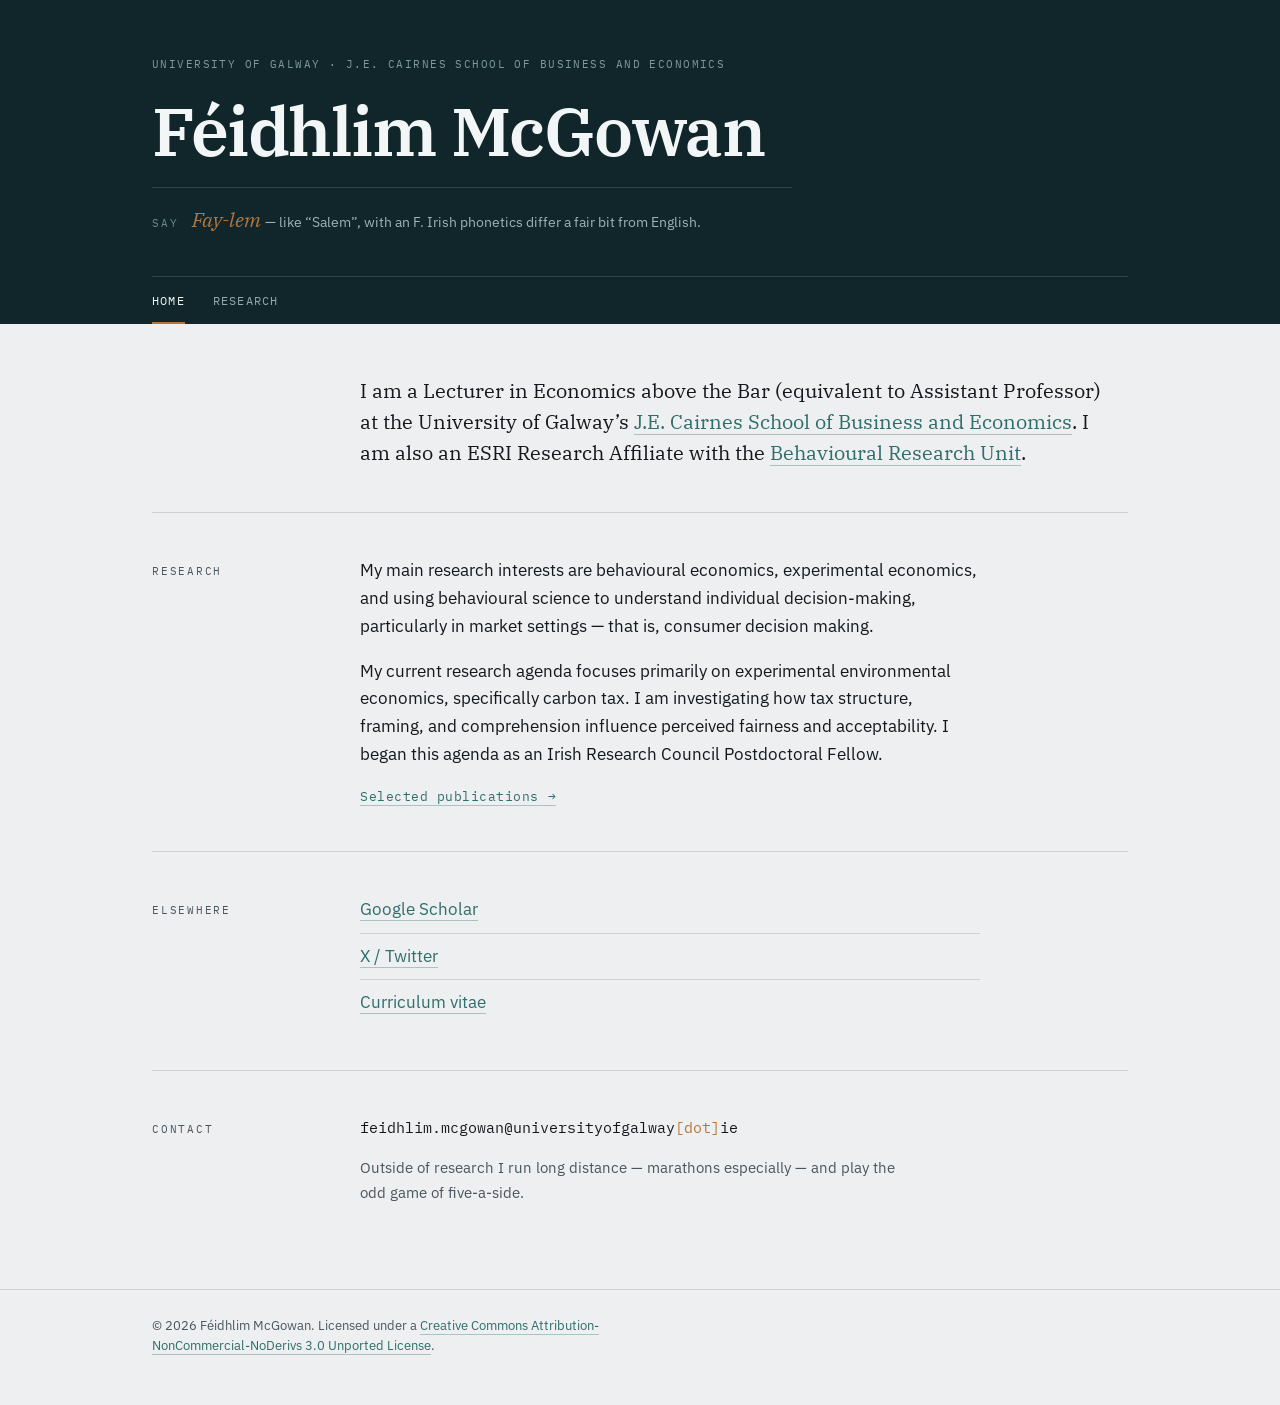
==== index.html @ b28275c6 "Add files via upload" ====
<!DOCTYPE html>
<html lang="en">
<head>
<meta charset="utf-8">
<meta name="viewport" content="width=device-width, initial-scale=1">
<title>Féidhlim McGowan</title>
<meta name="description" content="Féidhlim McGowan — Lecturer in Economics at the University of Galway. Behavioural and experimental economics.">
<link rel="preconnect" href="https://fonts.googleapis.com">
<link rel="preconnect" href="https://fonts.gstatic.com" crossorigin>
<link href="https://fonts.googleapis.com/css2?family=IBM+Plex+Mono:wght@400;500&family=IBM+Plex+Sans:wght@400;500&family=IBM+Plex+Serif:wght@400;500;600&display=swap" rel="stylesheet">
<link rel="stylesheet" href="style.css">
</head>
<body>

<header class="masthead">
  <div class="shell">
    <p class="eyebrow">University of Galway &middot; J.E. Cairnes School of Business and Economics</p>
    <h1 class="name">Féidhlim McGowan</h1>
    <dl class="pron">
      <dt>say</dt>
      <dd><span class="pron-key">Fay-lem</span> <span class="pron-note">— like &ldquo;Salem&rdquo;, with an F. Irish phonetics differ a fair bit from English.</span></dd>
    </dl>
    <nav class="nav" aria-label="Main">
      <a class="nav-link is-current" href="index.html" aria-current="page">Home</a>
      <a class="nav-link" href="research.html">Research</a>
    </nav>
  </div>
</header>

<main class="shell">

  <section class="row">
    <div class="row-side">
      <figure class="portrait">
        <img src="assets/portrait.jpg" alt="Féidhlim McGowan" onerror="this.closest('.portrait').remove()">
      </figure>
    </div>
    <div class="row-main">
      <p class="lede">I am a Lecturer in Economics above the Bar (equivalent to Assistant Professor) at the University of Galway&rsquo;s <a href="https://www.universityofgalway.ie/business-public-policy-law/cairnes/">J.E. Cairnes School of Business and Economics</a>. I am also an ESRI Research Affiliate with the <a href="https://www.esri.ie/bru">Behavioural Research Unit</a>.</p>
    </div>
  </section>

  <section class="row">
    <div class="row-side"><p class="label">Research</p></div>
    <div class="row-main">
      <p>My main research interests are behavioural economics, experimental economics, and using behavioural science to understand individual decision-making, particularly in market settings — that is, consumer decision making.</p>
      <p>My current research agenda focuses primarily on experimental environmental economics, specifically carbon tax. I am investigating how tax structure, framing, and comprehension influence perceived fairness and acceptability. I began this agenda as an Irish Research Council Postdoctoral Fellow.</p>
      <p class="more"><a href="research.html">Selected publications &rarr;</a></p>
    </div>
  </section>

  <section class="row">
    <div class="row-side"><p class="label">Elsewhere</p></div>
    <div class="row-main">
      <ul class="links">
        <li><a href="https://scholar.google.com/citations?user=2-0zZQ0AAAAJ&amp;hl=en">Google Scholar</a></li>
        <li><a href="https://twitter.com/fmcgowan__">X / Twitter</a></li>
        <li><a href="https://drive.google.com/file/d/1mFG8vTPg3kO5vVx-VU3ewMBa4Q5LKQzz/view?usp=sharing">Curriculum vitae</a></li>
      </ul>
    </div>
  </section>

  <section class="row">
    <div class="row-side"><p class="label">Contact</p></div>
    <div class="row-main">
      <p class="email">feidhlim.mcgowan@universityofgalway<span class="dot">[dot]</span>ie</p>
      <p class="aside">Outside of research I run long distance — marathons especially — and play the odd game of five-a-side.</p>
    </div>
  </section>

</main>

<footer class="footer">
  <div class="shell">
    <p>&copy; 2026 Féidhlim McGowan. Licensed under a <a href="http://creativecommons.org/licenses/by-nc-nd/3.0/deed.en_US">Creative Commons Attribution-NonCommercial-NoDerivs 3.0 Unported License</a>.</p>
  </div>
</footer>

</body>
</html>
---- style.css ----
:root {
  --paper: #edeff0;
  --deep: #10262b;
  --ink: #14181c;
  --slate: #4a565e;
  --sea: #2e6e6b;
  --ochre: #b4763a;
  --rule: #ccd2d5;
  --rule-dark: #2c4348;

  --serif: "IBM Plex Serif", Georgia, serif;
  --sans: "IBM Plex Sans", system-ui, sans-serif;
  --mono: "IBM Plex Mono", ui-monospace, monospace;
}

* { box-sizing: border-box; }

html { -webkit-text-size-adjust: 100%; }

body {
  margin: 0;
  background: var(--paper);
  color: var(--ink);
  font-family: var(--sans);
  font-size: 17px;
  line-height: 1.62;
}

.shell {
  width: 100%;
  max-width: 1040px;
  margin: 0 auto;
  padding: 0 32px;
}

a { color: var(--sea); text-decoration: none; border-bottom: 1px solid rgba(46,110,107,.35); }
a:hover { border-bottom-color: var(--sea); }
a:focus-visible { outline: 2px solid var(--ochre); outline-offset: 3px; border-radius: 2px; }

/* ---------- masthead ---------- */

.masthead {
  background: var(--deep);
  color: #e6ecec;
  padding: 56px 0 0;
}

.eyebrow {
  margin: 0 0 22px;
  font-family: var(--mono);
  font-size: 11px;
  letter-spacing: .13em;
  text-transform: uppercase;
  color: #7f9a9c;
}

.name {
  margin: 0;
  font-family: var(--serif);
  font-weight: 600;
  font-size: clamp(2.5rem, 7vw, 4.25rem);
  line-height: 1.02;
  letter-spacing: -.022em;
  color: #f2f6f6;
}

.name-link { color: inherit; border-bottom: 0; }
.name-link:hover { border-bottom: 0; color: #fff; }

/* signature element: the pronunciation key */
.pron {
  margin: 22px 0 0;
  display: flex;
  align-items: baseline;
  gap: 14px;
  flex-wrap: wrap;
  border-top: 1px solid var(--rule-dark);
  padding-top: 16px;
  max-width: 640px;
}

.pron dt {
  font-family: var(--mono);
  font-size: 11px;
  letter-spacing: .16em;
  text-transform: uppercase;
  color: #6d8a8d;
}

.pron dd { margin: 0; }

.pron-key {
  font-family: var(--serif);
  font-size: 1.22rem;
  color: var(--ochre);
  font-style: italic;
}

.pron-note {
  font-size: .88rem;
  color: #9db3b4;
}

.nav {
  display: flex;
  gap: 28px;
  margin-top: 40px;
  border-top: 1px solid var(--rule-dark);
  padding-top: 14px;
}

.nav-link {
  display: inline-block;
  padding-bottom: 12px;
  font-family: var(--mono);
  font-size: 12px;
  letter-spacing: .1em;
  text-transform: uppercase;
  color: #93aaac;
  border-bottom: 2px solid transparent;
}

.nav-link:hover { color: #dbe6e6; border-bottom-color: var(--rule-dark); }
.nav-link.is-current { color: #f2f6f6; border-bottom-color: var(--ochre); }

/* ---------- rows ---------- */

main.shell { padding-top: 8px; padding-bottom: 8px; }

.row {
  display: grid;
  grid-template-columns: 168px 1fr;
  gap: 40px;
  padding: 44px 0;
  border-bottom: 1px solid var(--rule);
}

.row:last-child { border-bottom: 0; }

.row-side { padding-top: 6px; }

.label {
  margin: 0;
  font-family: var(--mono);
  font-size: 11px;
  letter-spacing: .16em;
  text-transform: uppercase;
  color: var(--slate);
}

.row-main > :first-child { margin-top: 0; }
.row-main > :last-child { margin-bottom: 0; }
.row-main p { margin: 0 0 1.05em; max-width: 62ch; }

.lede {
  font-family: var(--serif);
  font-size: 1.24rem;
  line-height: 1.55;
}

.portrait { margin: 0; }
.portrait img {
  display: block;
  width: 100%;
  height: auto;
  filter: grayscale(1) contrast(1.04);
  border: 1px solid var(--rule);
}

.more { font-family: var(--mono); font-size: .82rem; letter-spacing: .04em; }

.links { list-style: none; margin: 0; padding: 0; }
.links li { padding: 9px 0; border-bottom: 1px solid var(--rule); max-width: 62ch; }
.links li:first-child { padding-top: 0; }
.links li:last-child { border-bottom: 0; }

.email {
  font-family: var(--mono);
  font-size: .95rem;
  word-break: break-word;
}
.dot { color: var(--ochre); }

.aside { color: var(--slate); font-size: .95rem; }

/* ---------- publications ---------- */

.pubs { list-style: none; margin: 0; padding: 0; counter-reset: pub; }

.pub {
  padding: 0 0 24px;
  margin: 0 0 24px;
  border-bottom: 1px solid var(--rule);
  max-width: 62ch;
}
.pub:last-child { border-bottom: 0; padding-bottom: 0; margin-bottom: 0; }

.pub-title {
  margin: 0 0 6px;
  font-family: var(--serif);
  font-weight: 500;
  font-size: 1.28rem;
  line-height: 1.35;
  letter-spacing: -.01em;
}

.pub-title a { color: var(--ink); border-bottom: 1px solid var(--rule); }
.pub-title a:hover { color: var(--sea); border-bottom-color: var(--sea); }

.pub-venue {
  margin: 0;
  font-family: var(--mono);
  font-size: 11px;
  letter-spacing: .12em;
  text-transform: uppercase;
  color: var(--slate);
}

/* ---------- footer ---------- */

.footer {
  border-top: 1px solid var(--rule);
  margin-top: 32px;
  padding: 26px 0 48px;
}

.footer p {
  margin: 0;
  font-size: .8rem;
  color: var(--slate);
  max-width: 62ch;
}

/* ---------- responsive ---------- */

@media (max-width: 680px) {
  body { font-size: 16px; }
  .shell { padding: 0 20px; }
  .masthead { padding-top: 36px; }
  .row { grid-template-columns: 1fr; gap: 14px; padding: 32px 0; }
  .row-side { padding-top: 0; }
  .portrait { max-width: 180px; }
  .nav { gap: 20px; margin-top: 30px; }
}
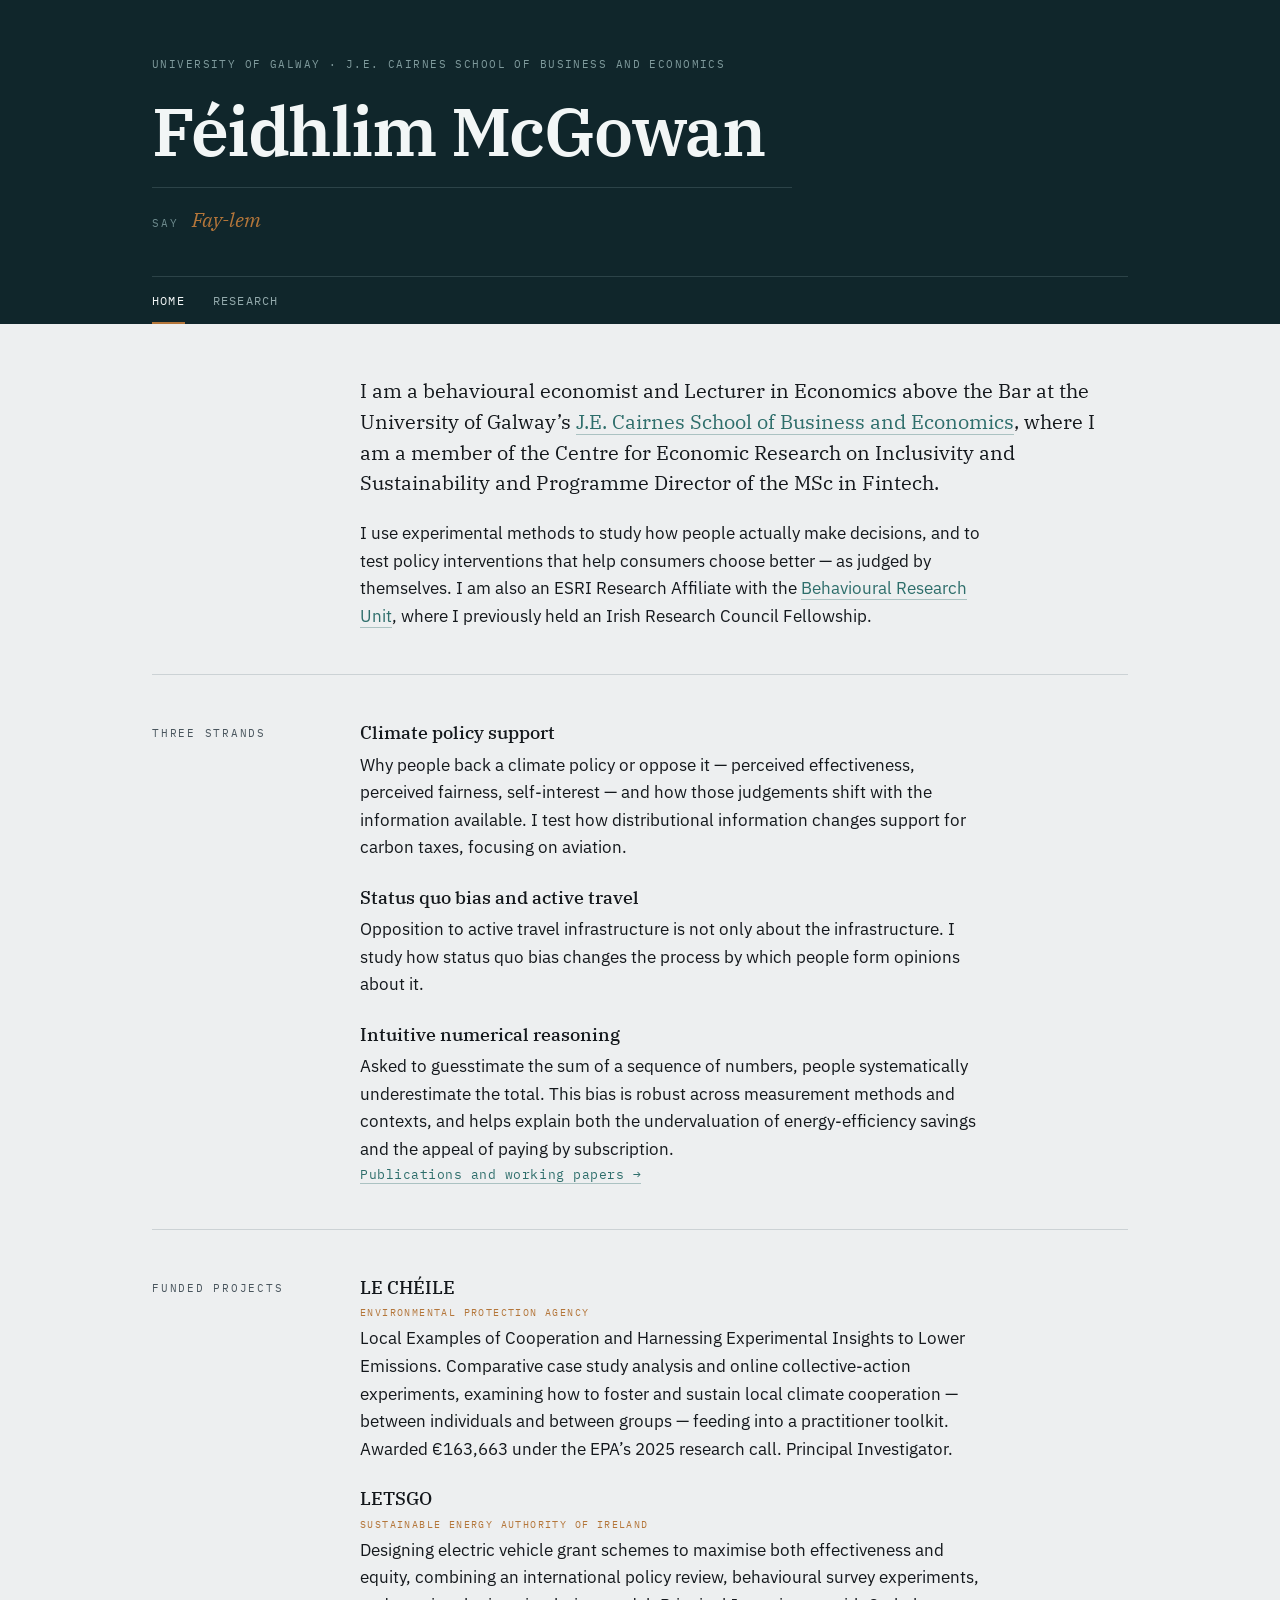
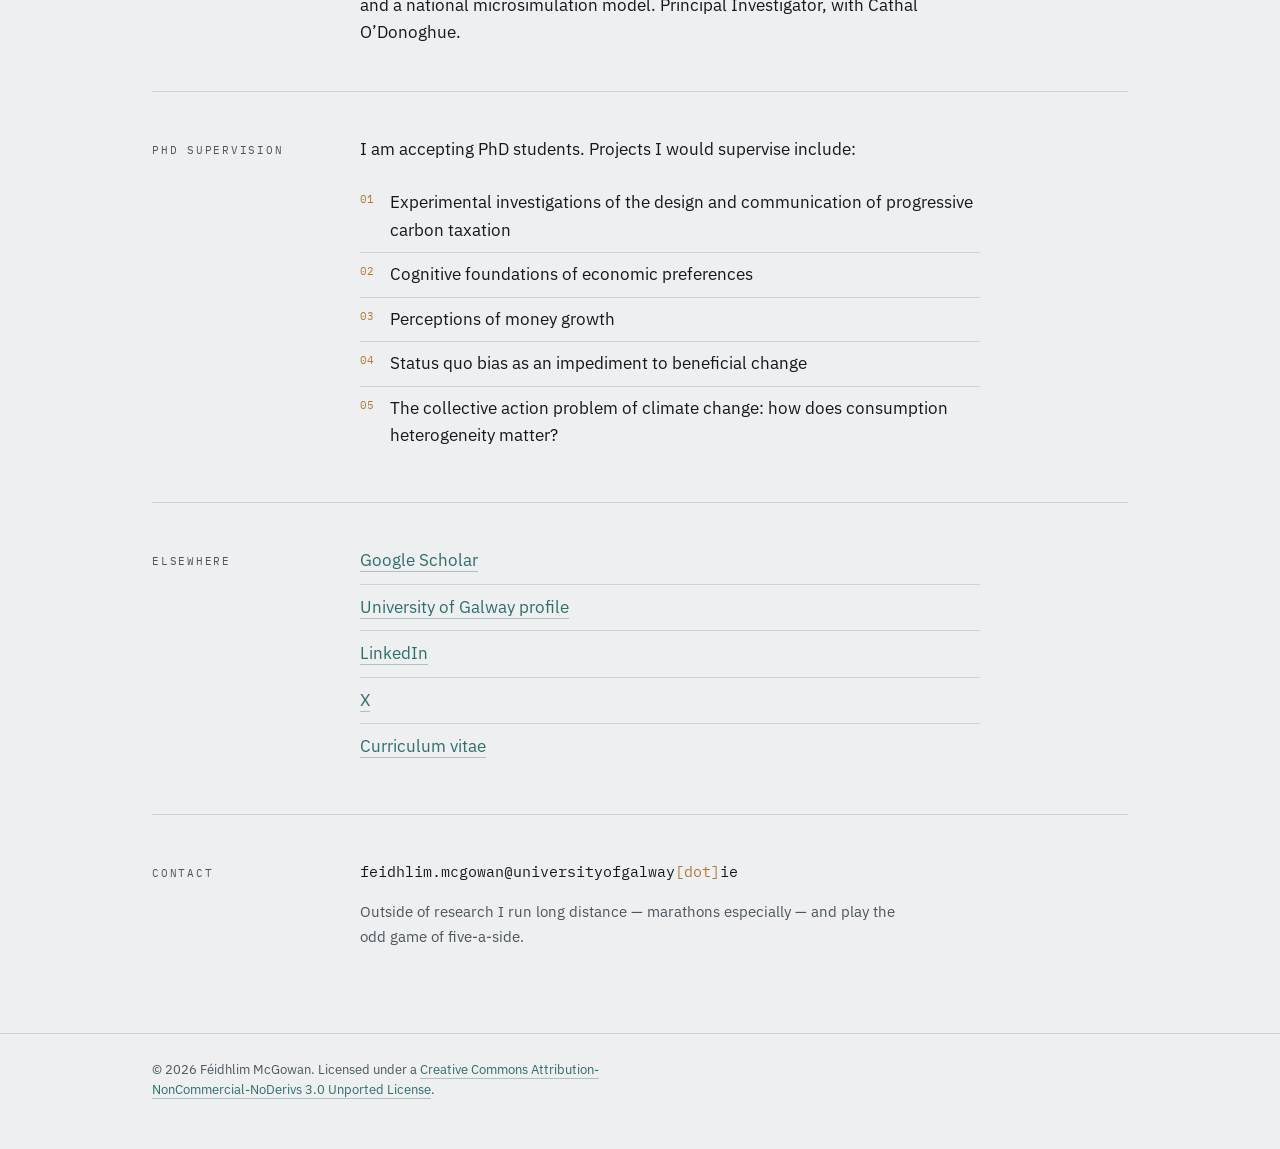
==== commit 6bd18b14: "Add files via upload" ====
--- a/index.html
+++ b/index.html
@@ -4,7 +4,7 @@
 <meta charset="utf-8">
 <meta name="viewport" content="width=device-width, initial-scale=1">
 <title>Féidhlim McGowan</title>
-<meta name="description" content="Féidhlim McGowan — Lecturer in Economics at the University of Galway. Behavioural and experimental economics.">
+<meta name="description" content="Féidhlim McGowan — behavioural economist, Lecturer in Economics at the University of Galway.">
 <link rel="preconnect" href="https://fonts.googleapis.com">
 <link rel="preconnect" href="https://fonts.gstatic.com" crossorigin>
 <link href="https://fonts.googleapis.com/css2?family=IBM+Plex+Mono:wght@400;500&family=IBM+Plex+Sans:wght@400;500&family=IBM+Plex+Serif:wght@400;500;600&display=swap" rel="stylesheet">
@@ -18,7 +18,7 @@
     <h1 class="name">Féidhlim McGowan</h1>
     <dl class="pron">
       <dt>say</dt>
-      <dd><span class="pron-key">Fay-lem</span> <span class="pron-note">— like &ldquo;Salem&rdquo;, with an F. Irish phonetics differ a fair bit from English.</span></dd>
+      <dd><span class="pron-key">Fay-lem</span></dd>
     </dl>
     <nav class="nav" aria-label="Main">
       <a class="nav-link is-current" href="index.html" aria-current="page">Home</a>
@@ -36,16 +36,52 @@
       </figure>
     </div>
     <div class="row-main">
-      <p class="lede">I am a Lecturer in Economics above the Bar (equivalent to Assistant Professor) at the University of Galway&rsquo;s <a href="https://www.universityofgalway.ie/business-public-policy-law/cairnes/">J.E. Cairnes School of Business and Economics</a>. I am also an ESRI Research Affiliate with the <a href="https://www.esri.ie/bru">Behavioural Research Unit</a>.</p>
+      <p class="lede">I am a behavioural economist and Lecturer in Economics above the Bar at the University of Galway&rsquo;s <a href="https://www.universityofgalway.ie/business-public-policy-law/cairnes/">J.E. Cairnes School of Business and Economics</a>, where I am a member of the Centre for Economic Research on Inclusivity and Sustainability and Programme Director of the MSc in Fintech.</p>
+      <p>I use experimental methods to study how people actually make decisions, and to test policy interventions that help consumers choose better — as judged by themselves. I am also an ESRI Research Affiliate with the <a href="https://www.esri.ie/bru">Behavioural Research Unit</a>, where I previously held an Irish Research Council Fellowship.</p>
     </div>
   </section>
 
   <section class="row">
-    <div class="row-side"><p class="label">Research</p></div>
+    <div class="row-side"><p class="label">Three strands</p></div>
     <div class="row-main">
-      <p>My main research interests are behavioural economics, experimental economics, and using behavioural science to understand individual decision-making, particularly in market settings — that is, consumer decision making.</p>
-      <p>My current research agenda focuses primarily on experimental environmental economics, specifically carbon tax. I am investigating how tax structure, framing, and comprehension influence perceived fairness and acceptability. I began this agenda as an Irish Research Council Postdoctoral Fellow.</p>
-      <p class="more"><a href="research.html">Selected publications &rarr;</a></p>
+      <dl class="strands">
+        <dt>Climate policy support</dt>
+        <dd>Why people back a climate policy or oppose it — perceived effectiveness, perceived fairness, self-interest — and how those judgements shift with the information available. I test how distributional information changes support for carbon taxes, focusing on aviation.</dd>
+
+        <dt>Status quo bias and active travel</dt>
+        <dd>Opposition to active travel infrastructure is not only about the infrastructure. I study how status quo bias changes the process by which people form opinions about it.</dd>
+
+        <dt>Intuitive numerical reasoning</dt>
+        <dd>Asked to guesstimate the sum of a sequence of numbers, people systematically underestimate the total. This bias is robust across measurement methods and contexts, and helps explain both the undervaluation of energy-efficiency savings and the appeal of paying by subscription.</dd>
+      </dl>
+      <p class="more"><a href="research.html">Publications and working papers &rarr;</a></p>
+    </div>
+  </section>
+
+  <section class="row">
+    <div class="row-side"><p class="label">Funded projects</p></div>
+    <div class="row-main">
+      <dl class="strands">
+        <dt>LE CHÉILE <span class="funder">Environmental Protection Agency</span></dt>
+        <dd>Local Examples of Cooperation and Harnessing Experimental Insights to Lower Emissions. Comparative case study analysis and online collective-action experiments, examining how to foster and sustain local climate cooperation — between individuals and between groups — feeding into a practitioner toolkit. Awarded &euro;163,663 under the EPA&rsquo;s 2025 research call. Principal Investigator.</dd>
+
+        <dt>LETSGO <span class="funder">Sustainable Energy Authority of Ireland</span></dt>
+        <dd>Designing electric vehicle grant schemes to maximise both effectiveness and equity, combining an international policy review, behavioural survey experiments, and a national microsimulation model. Principal Investigator, with Cathal O&rsquo;Donoghue.</dd>
+      </dl>
+    </div>
+  </section>
+
+  <section class="row">
+    <div class="row-side"><p class="label">PhD supervision</p></div>
+    <div class="row-main">
+      <p>I am accepting PhD students. Projects I would supervise include:</p>
+      <ul class="topics">
+        <li>Experimental investigations of the design and communication of progressive carbon taxation</li>
+        <li>Cognitive foundations of economic preferences</li>
+        <li>Perceptions of money growth</li>
+        <li>Status quo bias as an impediment to beneficial change</li>
+        <li>The collective action problem of climate change: how does consumption heterogeneity matter?</li>
+      </ul>
     </div>
   </section>
 
@@ -54,7 +90,9 @@
     <div class="row-main">
       <ul class="links">
         <li><a href="https://scholar.google.com/citations?user=2-0zZQ0AAAAJ&amp;hl=en">Google Scholar</a></li>
-        <li><a href="https://twitter.com/fmcgowan__">X / Twitter</a></li>
+        <li><a href="https://research.universityofgalway.ie/en/persons/f%C3%A9idhlim-mcgowan/">University of Galway profile</a></li>
+        <li><a href="https://www.linkedin.com/in/fmcgowan/">LinkedIn</a></li>
+        <li><a href="https://twitter.com/fmcgowan__">X</a></li>
         <li><a href="https://drive.google.com/file/d/1mFG8vTPg3kO5vVx-VU3ewMBa4Q5LKQzz/view?usp=sharing">Curriculum vitae</a></li>
       </ul>
     </div>
--- a/style.css
+++ b/style.css
@@ -207,6 +207,12 @@
 .pub-title a { color: var(--ink); border-bottom: 1px solid var(--rule); }
 .pub-title a:hover { color: var(--sea); border-bottom-color: var(--sea); }
 
+.pub-meta {
+  margin: 0 0 4px;
+  font-size: .9rem;
+  color: var(--slate);
+}
+
 .pub-venue {
   margin: 0;
   font-family: var(--mono);
@@ -214,6 +220,52 @@
   letter-spacing: .12em;
   text-transform: uppercase;
   color: var(--slate);
+}
+
+/* research strands */
+
+.strands { margin: 0; max-width: 62ch; }
+
+.strands dt {
+  font-family: var(--serif);
+  font-weight: 500;
+  font-size: 1.1rem;
+  margin: 0 0 4px;
+}
+
+.strands dt + dd { margin: 0 0 22px; }
+.strands dd:last-child { margin-bottom: 0; }
+
+.funder {
+  display: block;
+  font-family: var(--mono);
+  font-size: 10px;
+  font-weight: 400;
+  letter-spacing: .14em;
+  text-transform: uppercase;
+  color: var(--ochre);
+  margin-top: 3px;
+}
+
+.topics { margin: 0; padding: 0; list-style: none; max-width: 62ch; counter-reset: topic; }
+
+.topics li {
+  position: relative;
+  padding: 8px 0 8px 30px;
+  border-bottom: 1px solid var(--rule);
+  counter-increment: topic;
+}
+
+.topics li:last-child { border-bottom: 0; }
+
+.topics li::before {
+  content: counter(topic, decimal-leading-zero);
+  position: absolute;
+  left: 0;
+  top: 10px;
+  font-family: var(--mono);
+  font-size: 11px;
+  color: var(--ochre);
 }
 
 /* ---------- footer ---------- */
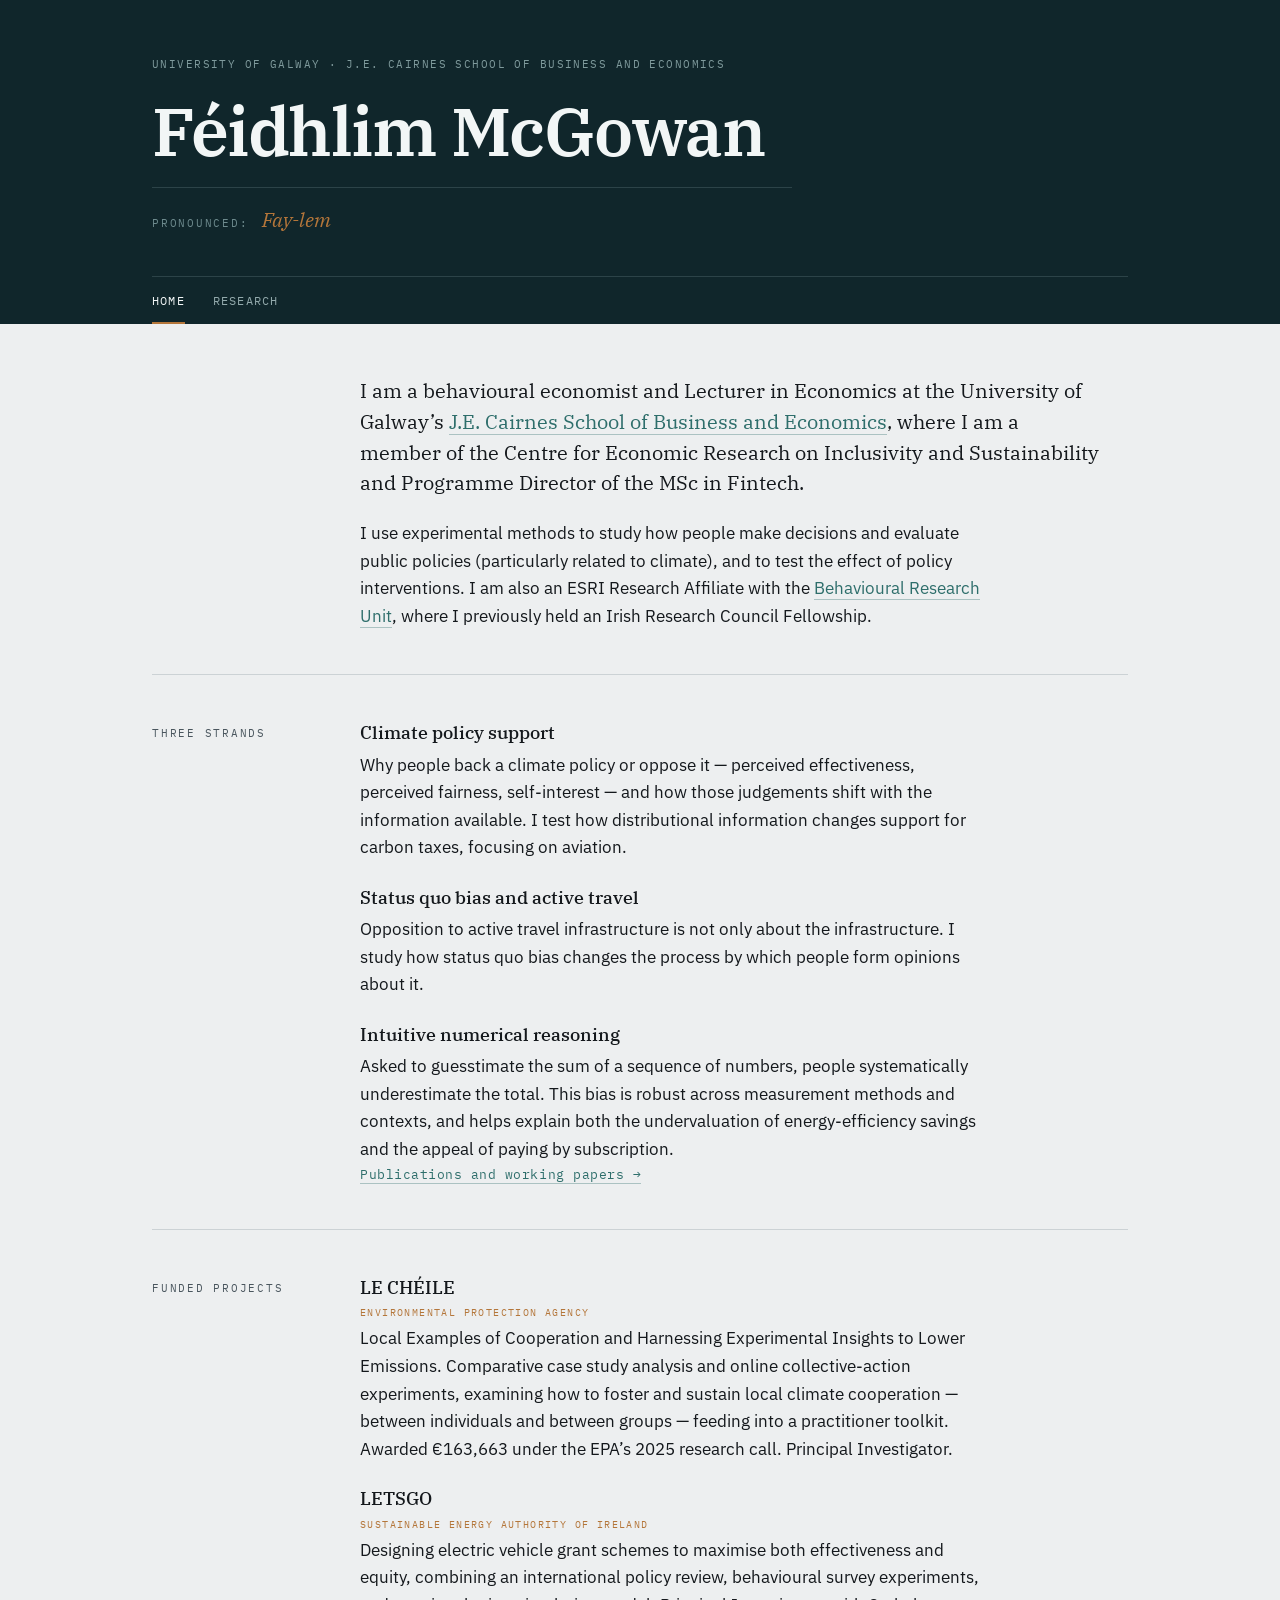
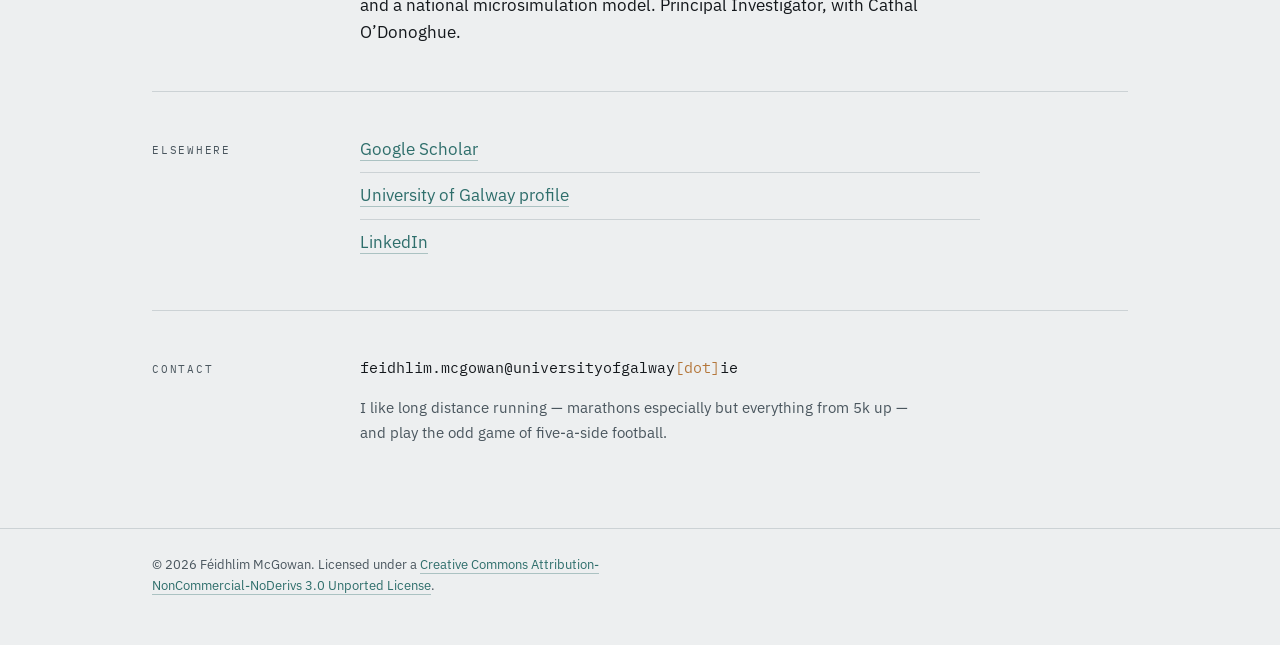
==== commit 55ccc208: "Update index.html" ====
--- a/index.html
+++ b/index.html
@@ -17,7 +17,7 @@
     <p class="eyebrow">University of Galway &middot; J.E. Cairnes School of Business and Economics</p>
     <h1 class="name">Féidhlim McGowan</h1>
     <dl class="pron">
-      <dt>say</dt>
+      <dt>pronounced:</dt>
       <dd><span class="pron-key">Fay-lem</span></dd>
     </dl>
     <nav class="nav" aria-label="Main">
@@ -36,8 +36,8 @@
       </figure>
     </div>
     <div class="row-main">
-      <p class="lede">I am a behavioural economist and Lecturer in Economics above the Bar at the University of Galway&rsquo;s <a href="https://www.universityofgalway.ie/business-public-policy-law/cairnes/">J.E. Cairnes School of Business and Economics</a>, where I am a member of the Centre for Economic Research on Inclusivity and Sustainability and Programme Director of the MSc in Fintech.</p>
-      <p>I use experimental methods to study how people actually make decisions, and to test policy interventions that help consumers choose better — as judged by themselves. I am also an ESRI Research Affiliate with the <a href="https://www.esri.ie/bru">Behavioural Research Unit</a>, where I previously held an Irish Research Council Fellowship.</p>
+      <p class="lede">I am a behavioural economist and Lecturer in Economics at the University of Galway&rsquo;s <a href="https://www.universityofgalway.ie/business-public-policy-law/cairnes/">J.E. Cairnes School of Business and Economics</a>, where I am a member of the Centre for Economic Research on Inclusivity and Sustainability and Programme Director of the MSc in Fintech.</p>
+      <p>I use experimental methods to study how people make decisions and evaluate public policies (particularly related to climate), and to test the effect of policy interventions. I am also an ESRI Research Affiliate with the <a href="https://www.esri.ie/bru">Behavioural Research Unit</a>, where I previously held an Irish Research Council Fellowship.</p>
     </div>
   </section>
 
@@ -72,28 +72,12 @@
   </section>
 
   <section class="row">
-    <div class="row-side"><p class="label">PhD supervision</p></div>
-    <div class="row-main">
-      <p>I am accepting PhD students. Projects I would supervise include:</p>
-      <ul class="topics">
-        <li>Experimental investigations of the design and communication of progressive carbon taxation</li>
-        <li>Cognitive foundations of economic preferences</li>
-        <li>Perceptions of money growth</li>
-        <li>Status quo bias as an impediment to beneficial change</li>
-        <li>The collective action problem of climate change: how does consumption heterogeneity matter?</li>
-      </ul>
-    </div>
-  </section>
-
-  <section class="row">
     <div class="row-side"><p class="label">Elsewhere</p></div>
     <div class="row-main">
       <ul class="links">
         <li><a href="https://scholar.google.com/citations?user=2-0zZQ0AAAAJ&amp;hl=en">Google Scholar</a></li>
         <li><a href="https://research.universityofgalway.ie/en/persons/f%C3%A9idhlim-mcgowan/">University of Galway profile</a></li>
         <li><a href="https://www.linkedin.com/in/fmcgowan/">LinkedIn</a></li>
-        <li><a href="https://twitter.com/fmcgowan__">X</a></li>
-        <li><a href="https://drive.google.com/file/d/1mFG8vTPg3kO5vVx-VU3ewMBa4Q5LKQzz/view?usp=sharing">Curriculum vitae</a></li>
       </ul>
     </div>
   </section>
@@ -102,7 +86,7 @@
     <div class="row-side"><p class="label">Contact</p></div>
     <div class="row-main">
       <p class="email">feidhlim.mcgowan@universityofgalway<span class="dot">[dot]</span>ie</p>
-      <p class="aside">Outside of research I run long distance — marathons especially — and play the odd game of five-a-side.</p>
+      <p class="aside">I like long distance running — marathons especially but everything from 5k up — and play the odd game of five-a-side football.</p>
     </div>
   </section>
 
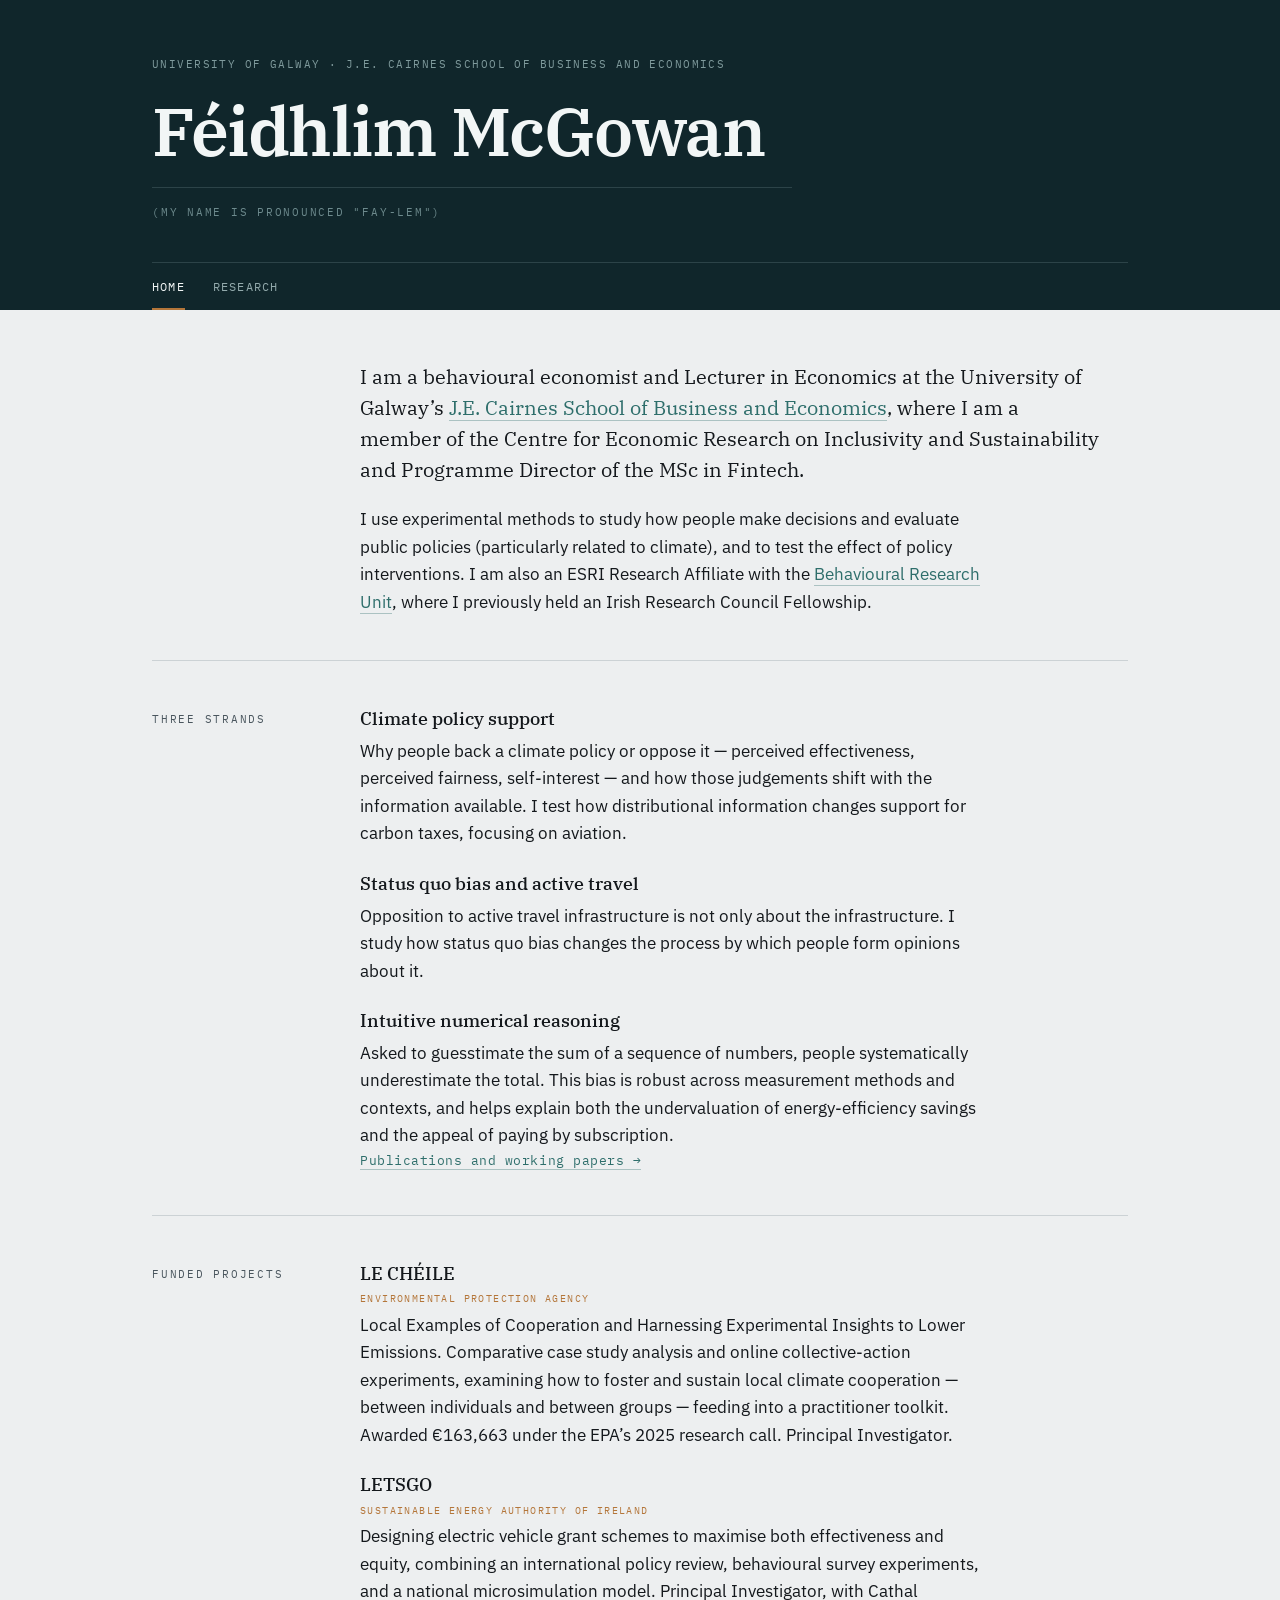
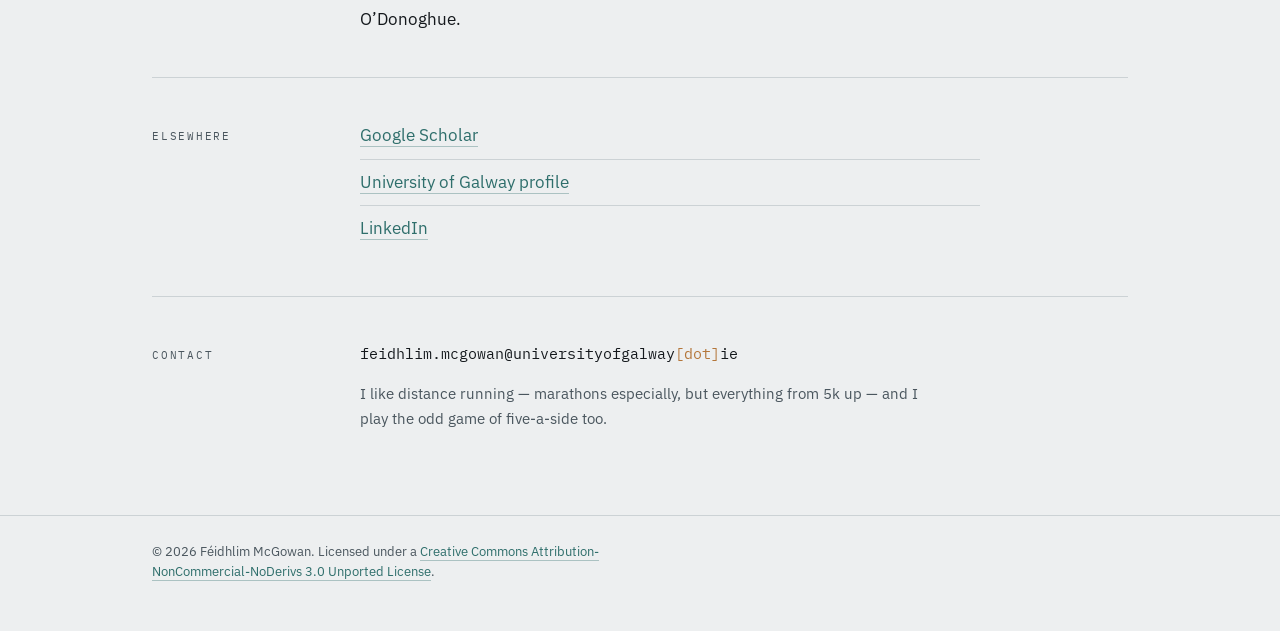
==== commit a52ad8ef: "Update index.html" ====
--- a/index.html
+++ b/index.html
@@ -17,8 +17,8 @@
     <p class="eyebrow">University of Galway &middot; J.E. Cairnes School of Business and Economics</p>
     <h1 class="name">Féidhlim McGowan</h1>
     <dl class="pron">
-      <dt>pronounced:</dt>
-      <dd><span class="pron-key">Fay-lem</span></dd>
+      <dt>(my name is pronounced "Fay-lem")</dt>
+      <dd><span class="pron-key"></span></dd>
     </dl>
     <nav class="nav" aria-label="Main">
       <a class="nav-link is-current" href="index.html" aria-current="page">Home</a>
@@ -86,7 +86,7 @@
     <div class="row-side"><p class="label">Contact</p></div>
     <div class="row-main">
       <p class="email">feidhlim.mcgowan@universityofgalway<span class="dot">[dot]</span>ie</p>
-      <p class="aside">I like long distance running — marathons especially but everything from 5k up — and play the odd game of five-a-side football.</p>
+      <p class="aside">I like distance running — marathons especially, but everything from 5k up — and I play the odd game of five-a-side too.</p>
     </div>
   </section>
 
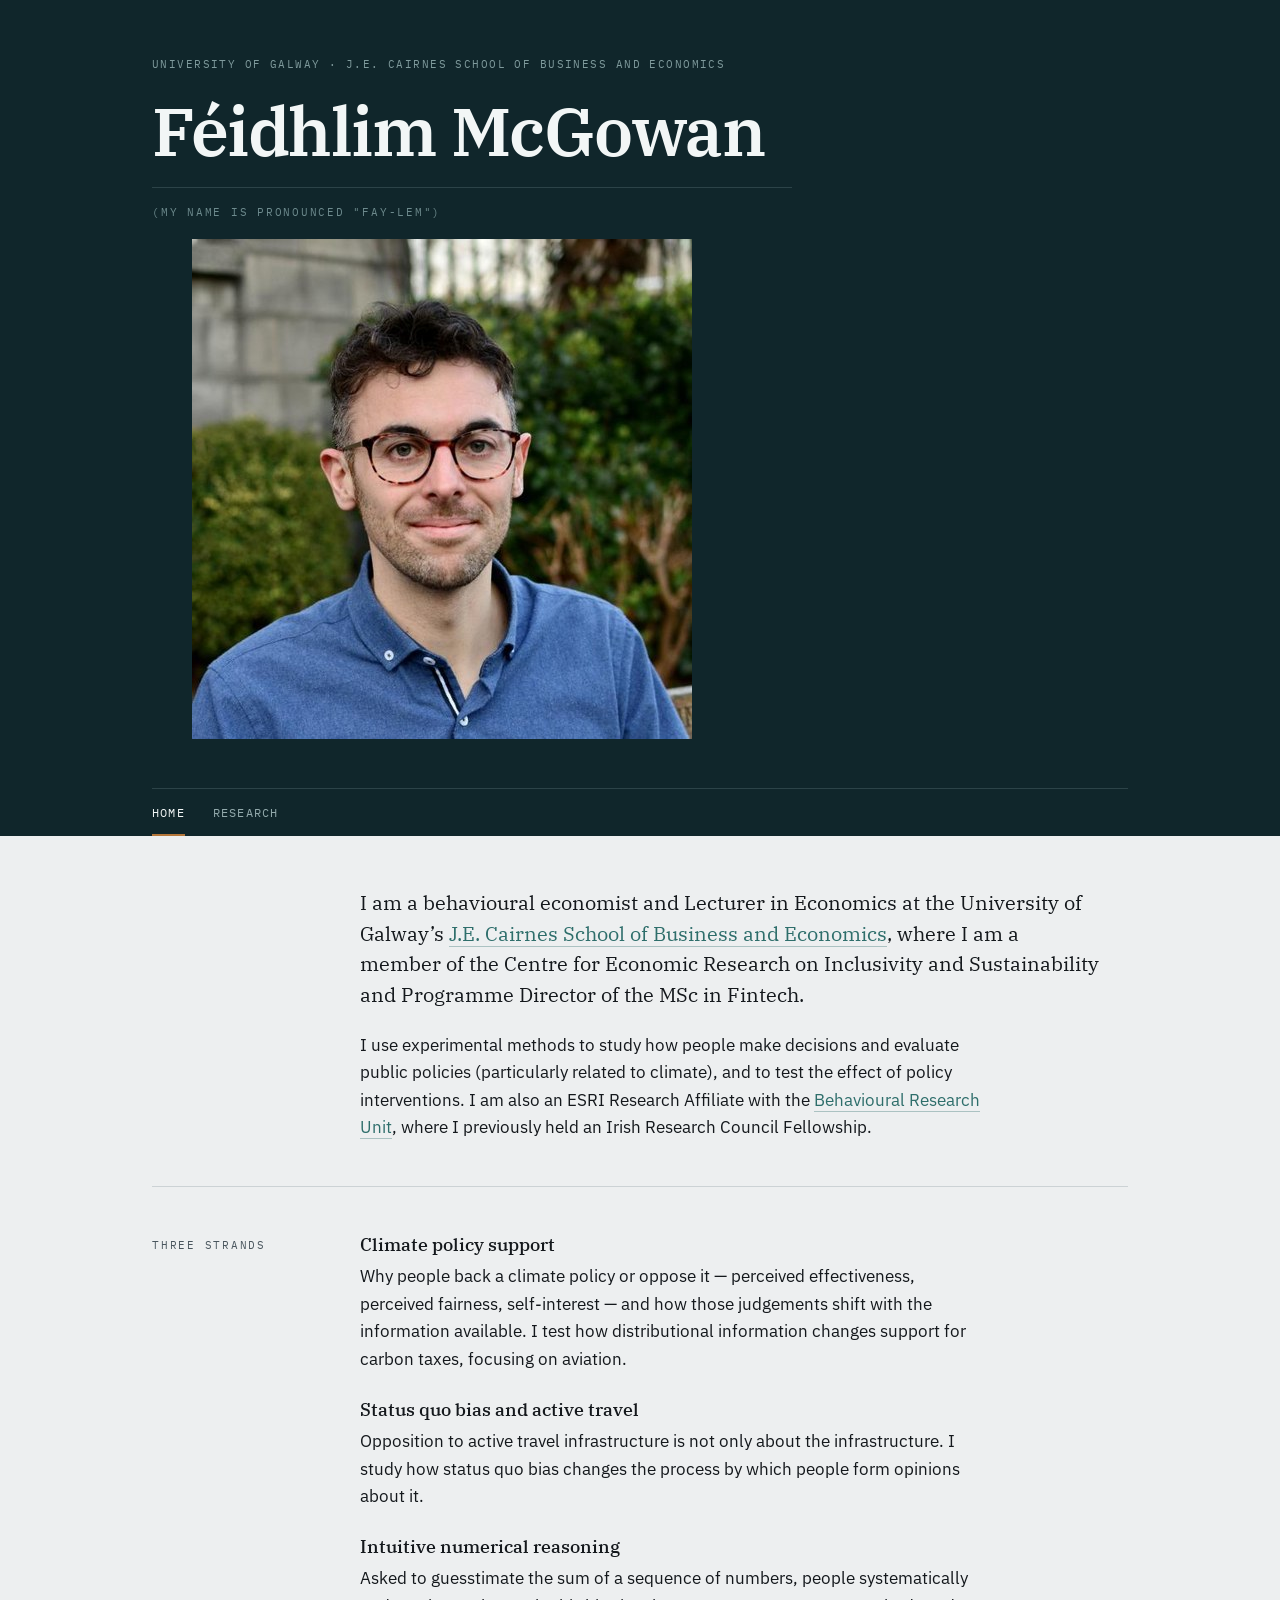
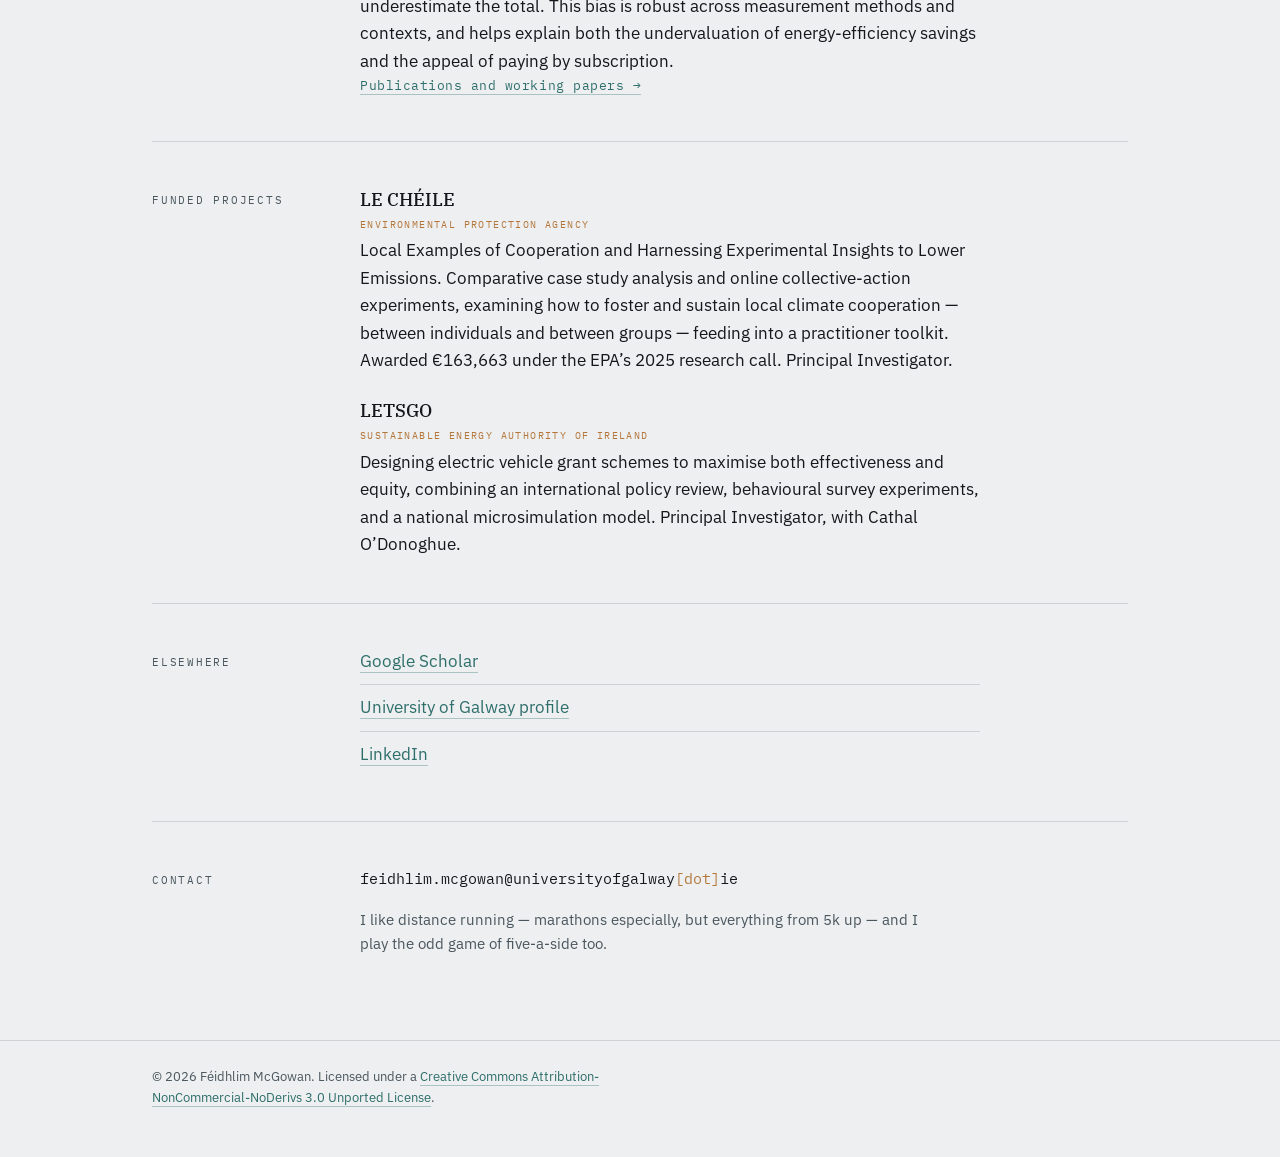
==== commit 2a693804: "Add files via upload" ====
--- a/index.html
+++ b/index.html
@@ -20,6 +20,9 @@
       <dt>(my name is pronounced "Fay-lem")</dt>
       <dd><span class="pron-key"></span></dd>
     </dl>
+    <figure class="portrait-hero">
+      <img src="assets/portrait.jpg" alt="Féidhlim McGowan" onerror="this.closest('.portrait-hero').remove()">
+    </figure>
     <nav class="nav" aria-label="Main">
       <a class="nav-link is-current" href="index.html" aria-current="page">Home</a>
       <a class="nav-link" href="research.html">Research</a>
@@ -30,11 +33,7 @@
 <main class="shell">
 
   <section class="row">
-    <div class="row-side">
-      <figure class="portrait">
-        <img src="assets/portrait.jpg" alt="Féidhlim McGowan" onerror="this.closest('.portrait').remove()">
-      </figure>
-    </div>
+    <div class="row-side"></div>
     <div class="row-main">
       <p class="lede">I am a behavioural economist and Lecturer in Economics at the University of Galway&rsquo;s <a href="https://www.universityofgalway.ie/business-public-policy-law/cairnes/">J.E. Cairnes School of Business and Economics</a>, where I am a member of the Centre for Economic Research on Inclusivity and Sustainability and Programme Director of the MSc in Fintech.</p>
       <p>I use experimental methods to study how people make decisions and evaluate public policies (particularly related to climate), and to test the effect of policy interventions. I am also an ESRI Research Affiliate with the <a href="https://www.esri.ie/bru">Behavioural Research Unit</a>, where I previously held an Irish Research Council Fellowship.</p>
--- a/style.css
+++ b/style.css
@@ -163,7 +163,6 @@
   display: block;
   width: 100%;
   height: auto;
-  filter: grayscale(1) contrast(1.04);
   border: 1px solid var(--rule);
 }
 
